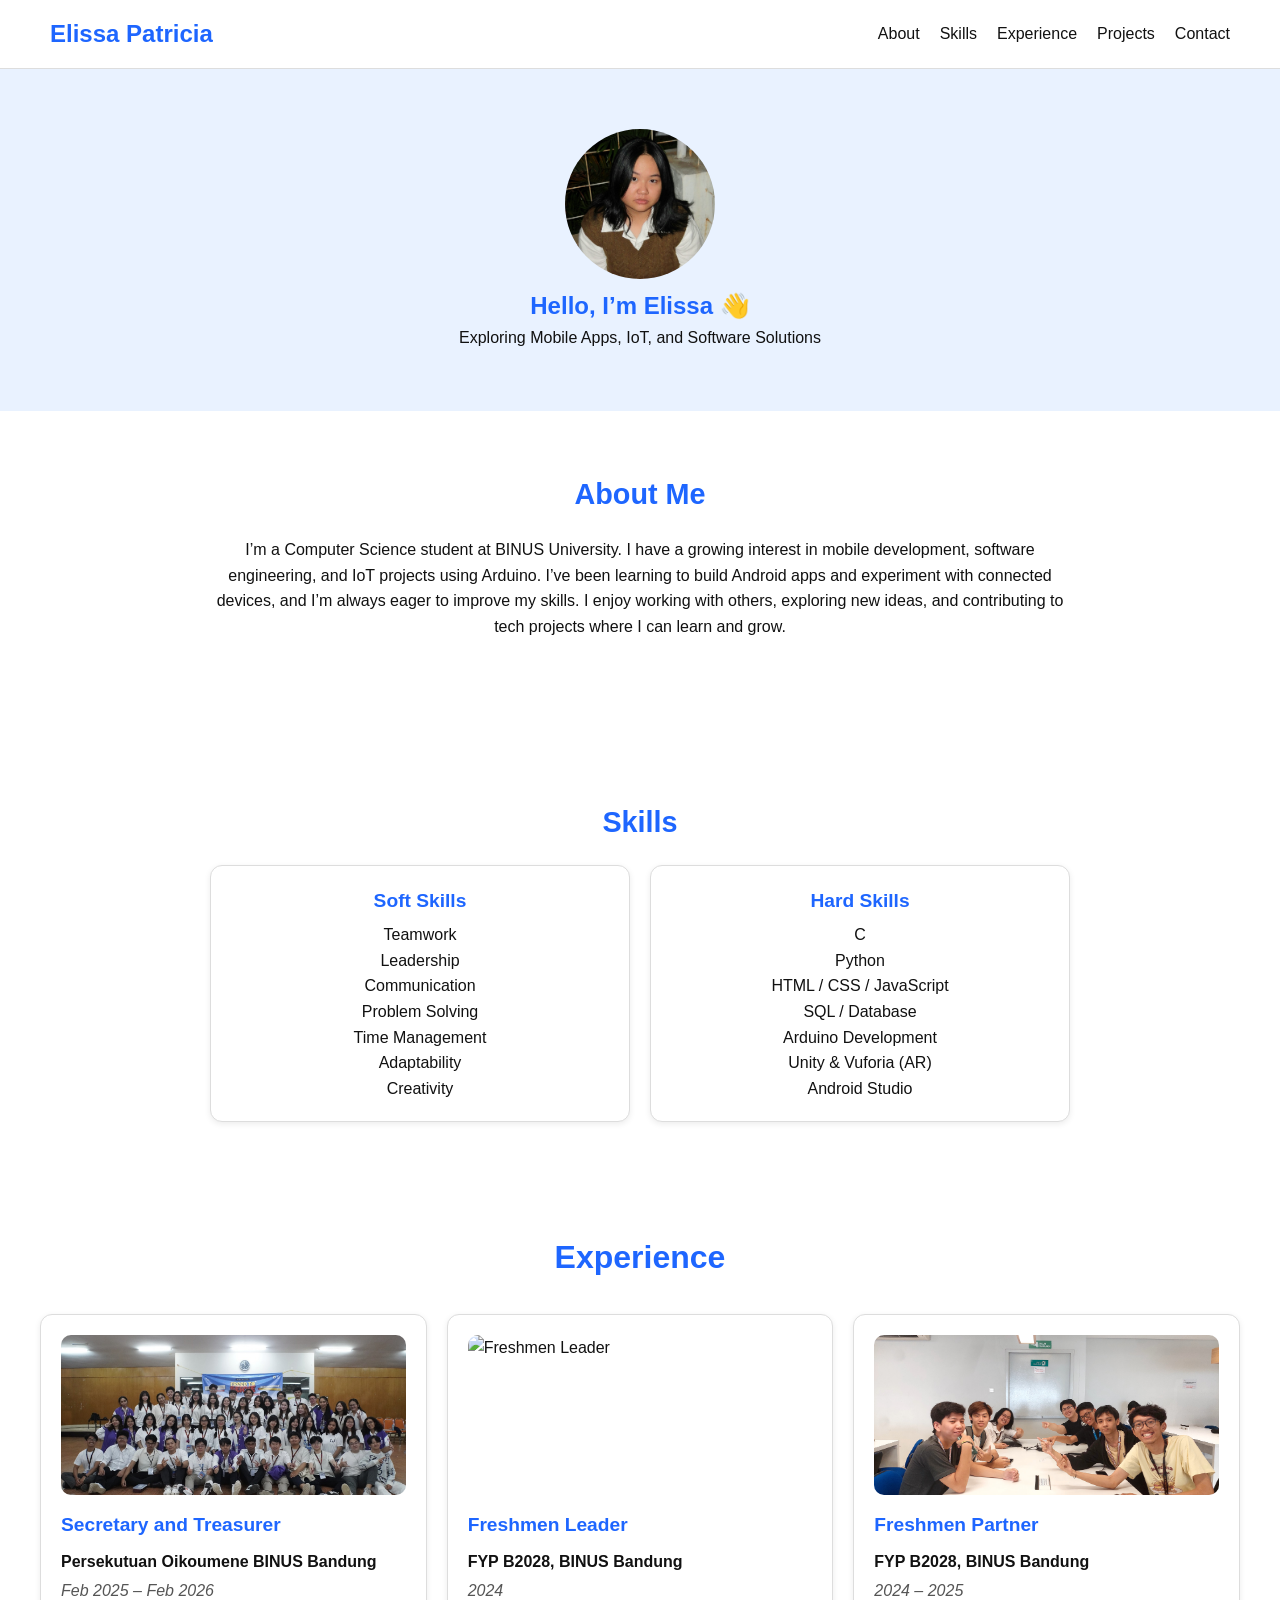
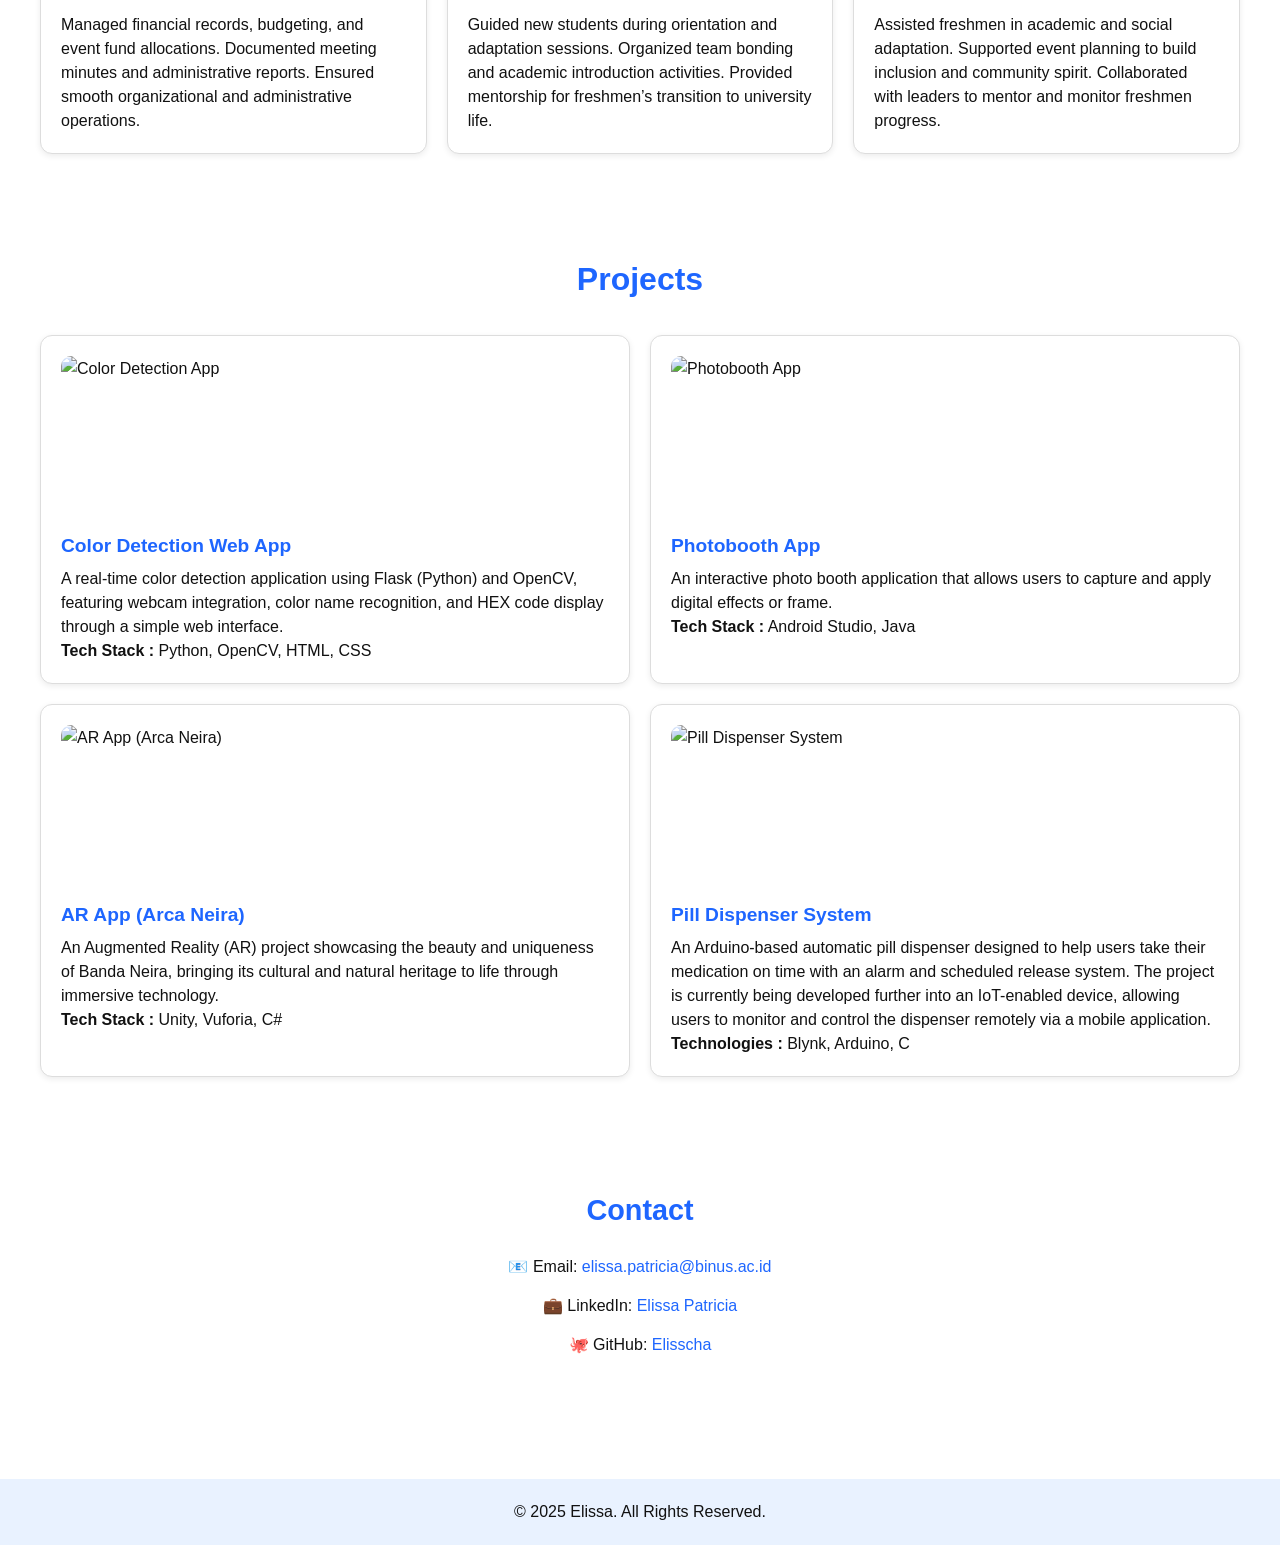
==== index.html @ 601bd772 "Add files via upload" ====
<!DOCTYPE html>
<html lang="en">
<head>
  <meta charset="UTF-8">
  <meta name="viewport" content="width=device-width, initial-scale=1.0">
  <title>Elissa Portfolio</title>
  <link rel="stylesheet" href="style.css">
</head>
<body>

  <header>
    <nav class="navbar">
      <h1 class="logo">Elissa Patricia</h1>
      <ul>
        <li><a href="#about">About</a></li>
        <li><a href="#skills">Skills</a></li>
        <li><a href="#experience">Experience</a></li>
        <li><a href="#projects">Projects</a></li>
        <li><a href="#contact">Contact</a></li>
      </ul>
    </nav>
  </header>


  <section class="hero">
    <img src="assets/profile.jpg" alt="Profile Picture" class="profile-img">
    <h2 style="color: var(--primary)">Hello, I’m Elissa 👋</h2>
    <p>Exploring Mobile Apps, IoT, and Software Solutions</p>
  </section>

  <section id="about" class="section">
    <h2>About Me</h2>
    <p>
      I’m a Computer Science student at BINUS University. I have a growing interest in mobile development, software engineering, and IoT projects using Arduino. I’ve been learning to build Android apps and experiment with connected devices, and I’m always eager to improve my skills. I enjoy working with others, exploring new ideas, and contributing to tech projects where I can learn and grow.
    </p>
  </section>

  <section id="skills" class="section">
    <h2>Skills</h2>
    <div class="card-grid two-cols">
      <div class="card">
        <h3>Soft Skills</h3>
        <ul style="list-style:none; padding:0; margin:0;">
          <li>Teamwork</li>
          <li>Leadership</li>
          <li>Communication</li>
          <li>Problem Solving</li>
          <li>Time Management</li>
          <li>Adaptability</li>
          <li>Creativity</li>
        </ul>
      </div>

      <div class="card">
        <h3>Hard Skills</h3>
        <ul style="list-style:none; padding:0; margin:0;">
          <li>C</li>
          <li>Python</li>
          <li>HTML / CSS / JavaScript</li>
          <li>SQL / Database</li>
          <li>Arduino Development</li>
          <li>Unity & Vuforia (AR)</li>
          <li>Android Studio</li>
        </ul>
      </div>
    </div>
  </section>



  <section id="experience" class="content-section">
    <h2>Experience</h2>
    <div class="card-grid three-cols">
      <div class="card">
        <img src="assets/po.jpg" alt="Secretary and Treasurer">
        <h3>Secretary and Treasurer</h3>
        <p class="org">Persekutuan Oikoumene BINUS Bandung</p>
        <p class="year">Feb 2025 – Feb 2026</p>
        <p>
          Managed financial records, budgeting, and event fund allocations. Documented meeting
          minutes and administrative reports. Ensured smooth organizational and administrative operations.
        </p>
      </div>

      <div class="card">
        <img src="assets/fl.png" alt="Freshmen Leader">
        <h3>Freshmen Leader</h3>
        <p class="org">FYP B2028, BINUS Bandung</p>
        <p class="year">2024</p>
        <p>
          Guided new students during orientation and adaptation sessions. Organized team bonding and
          academic introduction activities. Provided mentorship for freshmen’s transition to university life.
        </p>
      </div>

      <div class="card">
        <img src="assets/fp.jpg" alt="Freshmen Partner">
        <h3>Freshmen Partner</h3>
        <p class="org">FYP B2028, BINUS Bandung</p>
        <p class="year">2024 – 2025</p>
        <p>
          Assisted freshmen in academic and social adaptation. Supported event planning to build inclusion
          and community spirit. Collaborated with leaders to mentor and monitor freshmen progress.
        </p>
      </div>
    </div>
  </section>

  <section id="projects" class="content-section">
    <h2>Projects</h2>
    <div class="card-grid two-cols">
      <div class="card">
        <img src="images/color-detection.jpg" alt="Color Detection App">
        <h3>Color Detection Web App</h3>
        <p>
          A real-time color detection application using Flask (Python) and OpenCV, featuring webcam integration, color name recognition, and HEX code display through a simple web interface.
        </p>
        <p><strong>Tech Stack :</strong> Python, OpenCV, HTML, CSS</p>
      </div>

      <div class="card">
        <img src="images/photobooth.jpg" alt="Photobooth App">
        <h3>Photobooth App</h3>
        <p>
          An interactive photo booth application that allows users to capture and apply digital
          effects or frame. 
        </p>
        <p><strong>Tech Stack :</strong> Android Studio, Java</p>
      </div>

      <div class="card">
        <img src="images/ar-app.jpg" alt="AR App (Arca Neira)">
        <h3>AR App (Arca Neira)</h3>
        <p>
          An Augmented Reality (AR) project showcasing the beauty and uniqueness of Banda Neira,
          bringing its cultural and natural heritage to life through immersive technology.
        </p>
        <p><strong>Tech Stack :</strong> Unity, Vuforia, C#</p>
      </div>

      <div class="card">
        <img src="images/pill-dispenser.jpg" alt="Pill Dispenser System">
        <h3>Pill Dispenser System</h3>
        <p>
          An Arduino-based automatic pill dispenser designed to help users take their medication on time with an alarm and scheduled release system. The project is currently being developed further into an IoT-enabled device, allowing users to monitor and control the dispenser remotely via a mobile application.
        </p>
        <p><strong>Technologies :</strong> Blynk, Arduino, C</p>
      </div>
    </div>
  </section>

  <section id="contact">
    <h2>Contact</h2>
    <p>📧 Email: <a href="mailto:elissa.patricia@binus.ac.id">elissa.patricia@binus.ac.id</a></p>
    <p>💼 LinkedIn: <a href="https://www.linkedin.com/in/elissa-patricia-388757297/">Elissa Patricia</a></p>
    <p>🐙 GitHub: <a href="https://github.com/Elisscha">Elisscha</a></p>
  </section>

  <footer>
    <p>© 2025 Elissa. All Rights Reserved.</p>
  </footer>
</body>
</html>
---- style.css ----
:root {
  --primary: #1E66FF;
  --secondary: #E9F2FF;
  --text-dark: #111111;
  --text-gray: #555555;
  --bg: #FFFFFF;
  --border: #DDDDDD;
}

* {
  margin: 0;
  padding: 0;
  box-sizing: border-box;
  font-family: "Segoe UI", sans-serif;
}

body {
  background: var(--bg);
  color: var(--text-dark);
  line-height: 1.6;
}

.navbar {
  display: flex;
  justify-content: space-between;
  align-items: center;
  padding: 15px 50px;
  background: var(--bg);
  border-bottom: 1px solid var(--border);
  position: sticky;
  top: 0;
}

.navbar ul {
  list-style: none;
  display: flex;
  gap: 20px;
}

.navbar a {
  text-decoration: none;
  color: var(--text-dark);
  font-weight: 500;
}

.logo {
  color: var(--primary);
}

.hero {
  text-align: center;
  padding: 60px 20px;
  background: var(--secondary);
}

.profile-img {
  width: 150px;
  height: 150px;
  border-radius: 50%;
}

.btn {
  display: inline-block;
  margin-top: 20px;
  padding: 10px 20px;
  background: var(--primary);
  color: white;
  text-decoration: none;
  border-radius: 8px;
  transition: 0.3s;
}

.btn:hover {
  background: #154bcc;
}

.section {
  max-width: 900px;
  margin: 0 auto;
  text-align: center;
  padding: 60px 20px;
}

.section h2 {
  font-size: 1.8rem;
  color: var(--primary);
  margin-bottom: 20px;
}

.section p {
  color: var(--text-dark);
  font-size: 1rem;
  line-height: 1.6;
  margin-bottom: 40px;
}

.skills-container {
  display: flex;
  justify-content: center;
  gap: 80px;
  text-align: left; 
}

.skills-column h3 {
  font-size: 1.2rem;
  color: var(--primary);
  margin-bottom: 10px;
}

.skills-column ul {
  list-style-type: disc;
  margin-left: 20px;
  color: var(--text-dark);
}


.skills-container {
  display: flex;
  justify-content: space-between;
  gap: 50px;
  flex-wrap: wrap;
}

.skills-column {
  flex: 1;
  min-width: 250px;
}

.skills-column h3 {
  color: var(--primary);
  margin-bottom: 10px;
}

.skills-column ul {
  list-style: disc inside;
  color: var(--text-dark);
}

.skills-column li {
  margin-bottom: 8px;
}

.content-section {
  padding: 50px 20px;
}

.content-section h2 {
  text-align: center;
  margin-bottom: 30px;
  font-size: 2rem;
  color: var(--primary);
}

.card-grid {
  display: grid;
  gap: 20px;
  max-width: 1200px;
  margin: 0 auto;
}

.card-grid.two-cols {
  grid-template-columns: repeat(2, 1fr);
}

.card-grid.three-cols {
  grid-template-columns: repeat(3, 1fr);
}

.card {
  background: var(--bg);
  border: 1px solid var(--border);
  border-radius: 12px;
  padding: 20px;
  box-shadow: 0 2px 6px rgba(0,0,0,0.08);
  display: flex;
  flex-direction: column;
}

.card img {
  width: 100%;
  height: 160px;
  object-fit: cover;
  border-radius: 10px;
  margin-bottom: 15px;
}

.card h3 {
  margin: 0 0 5px 0;
  font-size: 1.2rem;
  color: var(--primary);
}

.card .org {
  font-weight: bold;
  color: var(--text-dark);
  margin: 5px 0;
}

.card .year {
  font-style: italic;
  color: var(--text-gray);
  margin-bottom: 10px;
}

.card p {
  color: var(--text-dark);
  line-height: 1.5;
}

#contact {
  max-width: 900px;
  margin: 0 auto;
  text-align: center;
  padding: 60px 20px;
}

#contact h2 {
  font-size: 1.8rem;
  color: var(--primary);
  margin-bottom: 20px;
}

#contact p {
  color: var(--text-dark);
  font-size: 1rem;
  line-height: 1.8;
  margin-bottom: 10px;
}

#contact a {
  color: var(--primary);
  text-decoration: none;
  font-weight: 500;
}

#contact a:hover {
  text-decoration: underline;
}


footer {
  text-align: center;
  padding: 20px;
  background: var(--secondary);
  margin-top: 50px;
}
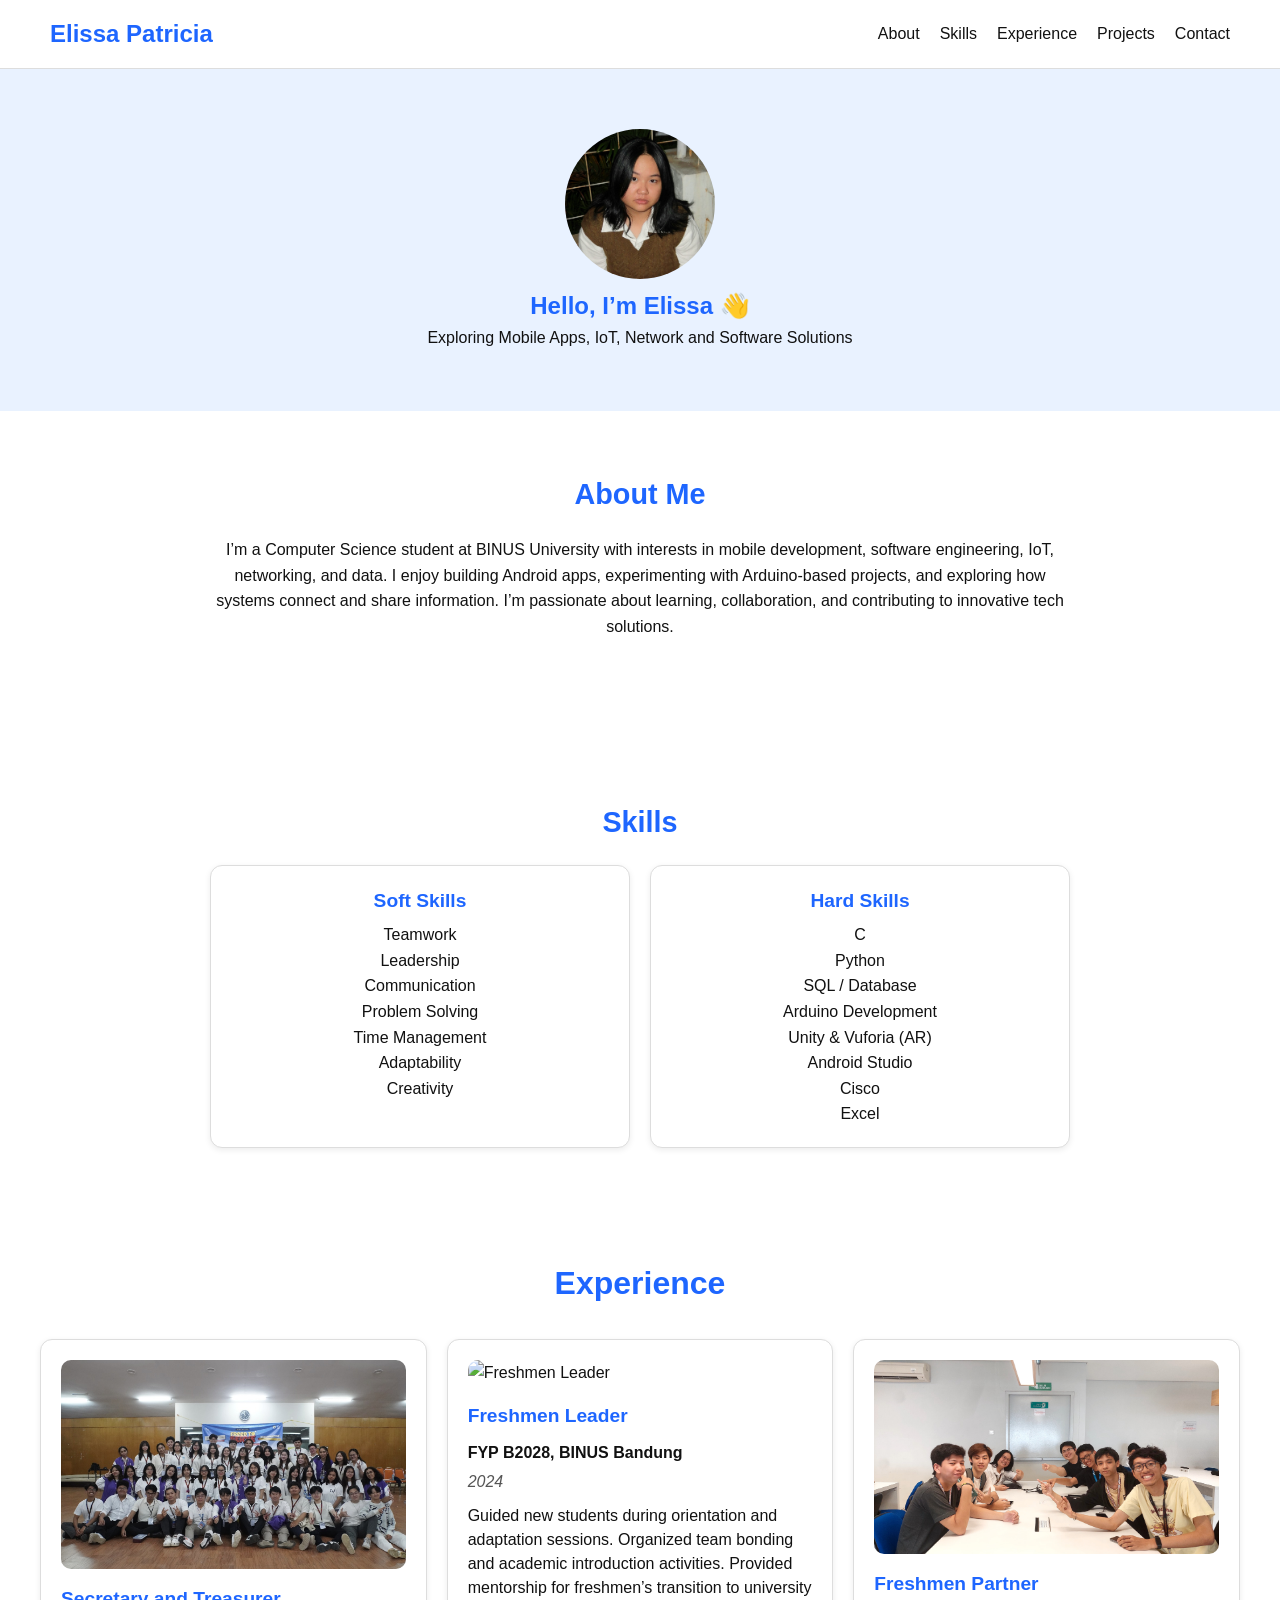
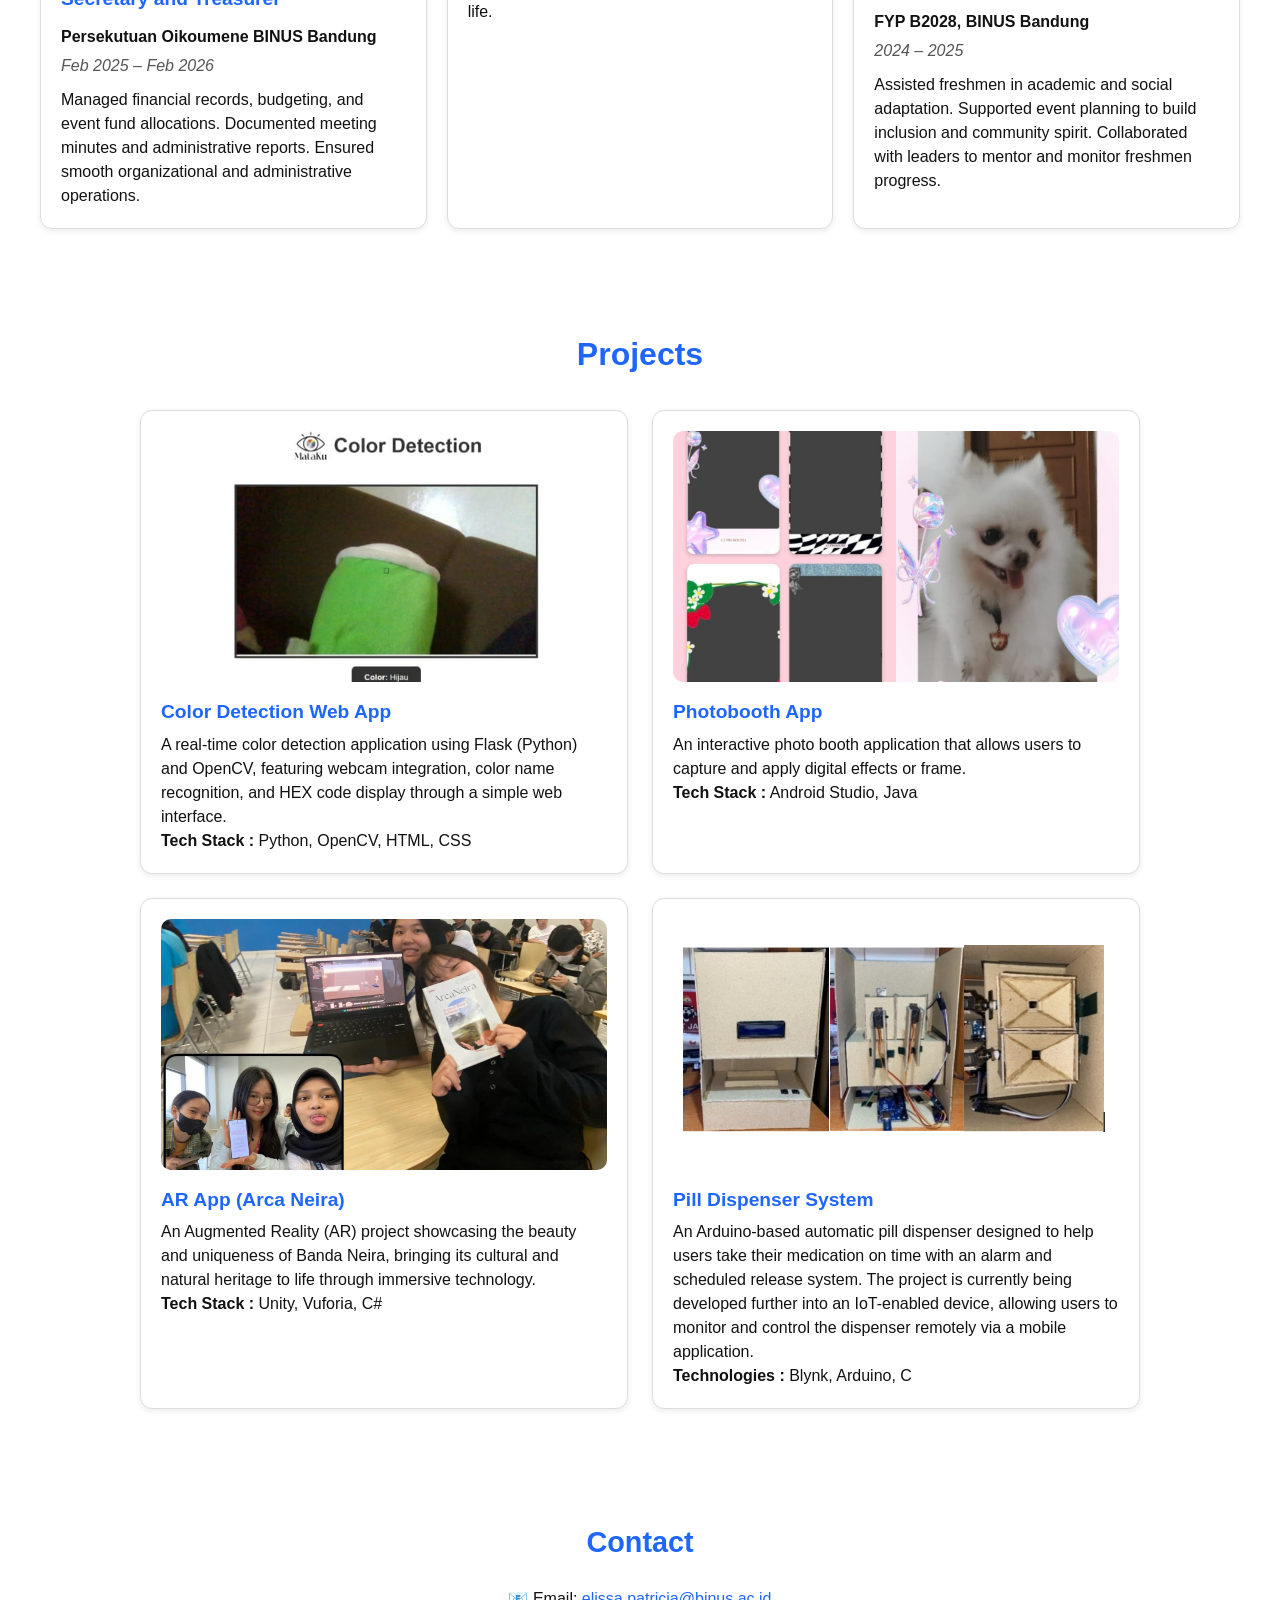
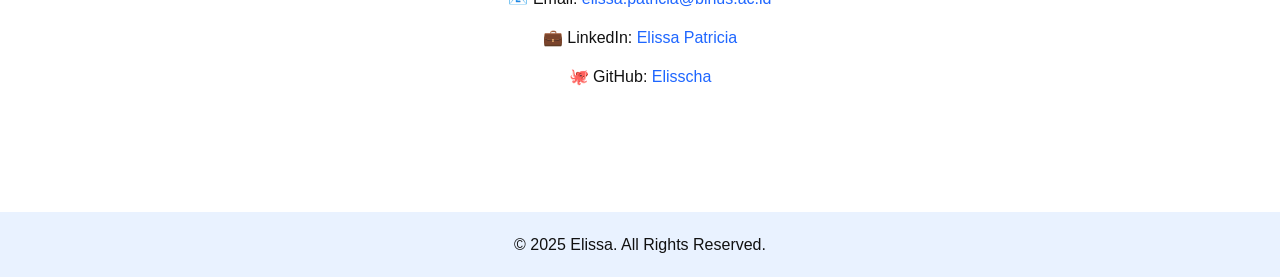
==== commit ab716613: "first commit - connect local to github" ====
--- a/index.html
+++ b/index.html
@@ -1,163 +1,165 @@
-<!DOCTYPE html>
-<html lang="en">
-<head>
-  <meta charset="UTF-8">
-  <meta name="viewport" content="width=device-width, initial-scale=1.0">
-  <title>Elissa Portfolio</title>
-  <link rel="stylesheet" href="style.css">
-</head>
-<body>
-
-  <header>
-    <nav class="navbar">
-      <h1 class="logo">Elissa Patricia</h1>
-      <ul>
-        <li><a href="#about">About</a></li>
-        <li><a href="#skills">Skills</a></li>
-        <li><a href="#experience">Experience</a></li>
-        <li><a href="#projects">Projects</a></li>
-        <li><a href="#contact">Contact</a></li>
-      </ul>
-    </nav>
-  </header>
-
-
-  <section class="hero">
-    <img src="assets/profile.jpg" alt="Profile Picture" class="profile-img">
-    <h2 style="color: var(--primary)">Hello, I’m Elissa 👋</h2>
-    <p>Exploring Mobile Apps, IoT, and Software Solutions</p>
-  </section>
-
-  <section id="about" class="section">
-    <h2>About Me</h2>
-    <p>
-      I’m a Computer Science student at BINUS University. I have a growing interest in mobile development, software engineering, and IoT projects using Arduino. I’ve been learning to build Android apps and experiment with connected devices, and I’m always eager to improve my skills. I enjoy working with others, exploring new ideas, and contributing to tech projects where I can learn and grow.
-    </p>
-  </section>
-
-  <section id="skills" class="section">
-    <h2>Skills</h2>
-    <div class="card-grid two-cols">
-      <div class="card">
-        <h3>Soft Skills</h3>
-        <ul style="list-style:none; padding:0; margin:0;">
-          <li>Teamwork</li>
-          <li>Leadership</li>
-          <li>Communication</li>
-          <li>Problem Solving</li>
-          <li>Time Management</li>
-          <li>Adaptability</li>
-          <li>Creativity</li>
-        </ul>
-      </div>
-
-      <div class="card">
-        <h3>Hard Skills</h3>
-        <ul style="list-style:none; padding:0; margin:0;">
-          <li>C</li>
-          <li>Python</li>
-          <li>HTML / CSS / JavaScript</li>
-          <li>SQL / Database</li>
-          <li>Arduino Development</li>
-          <li>Unity & Vuforia (AR)</li>
-          <li>Android Studio</li>
-        </ul>
-      </div>
-    </div>
-  </section>
-
-
-
-  <section id="experience" class="content-section">
-    <h2>Experience</h2>
-    <div class="card-grid three-cols">
-      <div class="card">
-        <img src="assets/po.jpg" alt="Secretary and Treasurer">
-        <h3>Secretary and Treasurer</h3>
-        <p class="org">Persekutuan Oikoumene BINUS Bandung</p>
-        <p class="year">Feb 2025 – Feb 2026</p>
-        <p>
-          Managed financial records, budgeting, and event fund allocations. Documented meeting
-          minutes and administrative reports. Ensured smooth organizational and administrative operations.
-        </p>
-      </div>
-
-      <div class="card">
-        <img src="assets/fl.png" alt="Freshmen Leader">
-        <h3>Freshmen Leader</h3>
-        <p class="org">FYP B2028, BINUS Bandung</p>
-        <p class="year">2024</p>
-        <p>
-          Guided new students during orientation and adaptation sessions. Organized team bonding and
-          academic introduction activities. Provided mentorship for freshmen’s transition to university life.
-        </p>
-      </div>
-
-      <div class="card">
-        <img src="assets/fp.jpg" alt="Freshmen Partner">
-        <h3>Freshmen Partner</h3>
-        <p class="org">FYP B2028, BINUS Bandung</p>
-        <p class="year">2024 – 2025</p>
-        <p>
-          Assisted freshmen in academic and social adaptation. Supported event planning to build inclusion
-          and community spirit. Collaborated with leaders to mentor and monitor freshmen progress.
-        </p>
-      </div>
-    </div>
-  </section>
-
-  <section id="projects" class="content-section">
-    <h2>Projects</h2>
-    <div class="card-grid two-cols">
-      <div class="card">
-        <img src="images/color-detection.jpg" alt="Color Detection App">
-        <h3>Color Detection Web App</h3>
-        <p>
-          A real-time color detection application using Flask (Python) and OpenCV, featuring webcam integration, color name recognition, and HEX code display through a simple web interface.
-        </p>
-        <p><strong>Tech Stack :</strong> Python, OpenCV, HTML, CSS</p>
-      </div>
-
-      <div class="card">
-        <img src="images/photobooth.jpg" alt="Photobooth App">
-        <h3>Photobooth App</h3>
-        <p>
-          An interactive photo booth application that allows users to capture and apply digital
-          effects or frame. 
-        </p>
-        <p><strong>Tech Stack :</strong> Android Studio, Java</p>
-      </div>
-
-      <div class="card">
-        <img src="images/ar-app.jpg" alt="AR App (Arca Neira)">
-        <h3>AR App (Arca Neira)</h3>
-        <p>
-          An Augmented Reality (AR) project showcasing the beauty and uniqueness of Banda Neira,
-          bringing its cultural and natural heritage to life through immersive technology.
-        </p>
-        <p><strong>Tech Stack :</strong> Unity, Vuforia, C#</p>
-      </div>
-
-      <div class="card">
-        <img src="images/pill-dispenser.jpg" alt="Pill Dispenser System">
-        <h3>Pill Dispenser System</h3>
-        <p>
-          An Arduino-based automatic pill dispenser designed to help users take their medication on time with an alarm and scheduled release system. The project is currently being developed further into an IoT-enabled device, allowing users to monitor and control the dispenser remotely via a mobile application.
-        </p>
-        <p><strong>Technologies :</strong> Blynk, Arduino, C</p>
-      </div>
-    </div>
-  </section>
-
-  <section id="contact">
-    <h2>Contact</h2>
-    <p>📧 Email: <a href="mailto:elissa.patricia@binus.ac.id">elissa.patricia@binus.ac.id</a></p>
-    <p>💼 LinkedIn: <a href="https://www.linkedin.com/in/elissa-patricia-388757297/">Elissa Patricia</a></p>
-    <p>🐙 GitHub: <a href="https://github.com/Elisscha">Elisscha</a></p>
-  </section>
-
-  <footer>
-    <p>© 2025 Elissa. All Rights Reserved.</p>
-  </footer>
-</body>
-</html>
+<!DOCTYPE html>
+<html lang="en">
+<head>
+  <meta charset="UTF-8">
+  <meta name="viewport" content="width=device-width, initial-scale=1.0">
+  <title>Elissa Portfolio</title>
+  <link rel="stylesheet" href="style.css">
+</head>
+<body>
+
+  <header>
+    <nav class="navbar">
+      <h1 class="logo">Elissa Patricia</h1>
+      <ul>
+        <li><a href="#about">About</a></li>
+        <li><a href="#skills">Skills</a></li>
+        <li><a href="#experience">Experience</a></li>
+        <li><a href="#projects">Projects</a></li>
+        <li><a href="#contact">Contact</a></li>
+      </ul>
+    </nav>
+  </header>
+
+
+  <section class="hero">
+    <img src="assets/profile.jpg" alt="Profile Picture" class="profile-img">
+    <h2 style="color: var(--primary)">Hello, I’m Elissa 👋</h2>
+    <p>Exploring Mobile Apps, IoT, Network and Software Solutions</p>
+  </section>
+
+  <section id="about" class="section">
+    <h2>About Me</h2>
+    <p>
+  I’m a Computer Science student at BINUS University with interests in mobile development, software engineering, IoT, networking, and data. I enjoy building Android apps, experimenting with Arduino-based projects, and exploring how systems connect and share information. I’m passionate about learning, collaboration, and contributing to innovative tech solutions.
+  </p>
+
+  </section>
+
+  <section id="skills" class="section">
+    <h2>Skills</h2>
+    <div class="card-grid two-cols">
+      <div class="card">
+        <h3>Soft Skills</h3>
+        <ul style="list-style:none; padding:0; margin:0;">
+          <li>Teamwork</li>
+          <li>Leadership</li>
+          <li>Communication</li>
+          <li>Problem Solving</li>
+          <li>Time Management</li>
+          <li>Adaptability</li>
+          <li>Creativity</li>
+        </ul>
+      </div>
+
+      <div class="card">
+        <h3>Hard Skills</h3>
+        <ul style="list-style:none; padding:0; margin:0;">
+          <li>C</li>
+          <li>Python</li>
+          <li>SQL / Database</li>
+          <li>Arduino Development</li>
+          <li>Unity & Vuforia (AR)</li>
+          <li>Android Studio</li>
+          <li>Cisco</li>
+          <li>Excel</li>
+        </ul>
+      </div>
+    </div>
+  </section>
+
+
+
+  <section id="experience" class="content-section">
+    <h2>Experience</h2>
+    <div class="card-grid three-cols">
+      <div class="card">
+        <img src="assets/po.jpg" alt="Secretary and Treasurer">
+        <h3>Secretary and Treasurer</h3>
+        <p class="org">Persekutuan Oikoumene BINUS Bandung</p>
+        <p class="year">Feb 2025 – Feb 2026</p>
+        <p>
+          Managed financial records, budgeting, and event fund allocations. Documented meeting
+          minutes and administrative reports. Ensured smooth organizational and administrative operations.
+        </p>
+      </div>
+
+      <div class="card">
+        <img src="assets/fl.png" alt="Freshmen Leader">
+        <h3>Freshmen Leader</h3>
+        <p class="org">FYP B2028, BINUS Bandung</p>
+        <p class="year">2024</p>
+        <p>
+          Guided new students during orientation and adaptation sessions. Organized team bonding and
+          academic introduction activities. Provided mentorship for freshmen’s transition to university life.
+        </p>
+      </div>
+
+      <div class="card">
+        <img src="assets/fp.jpg" alt="Freshmen Partner">
+        <h3>Freshmen Partner</h3>
+        <p class="org">FYP B2028, BINUS Bandung</p>
+        <p class="year">2024 – 2025</p>
+        <p>
+          Assisted freshmen in academic and social adaptation. Supported event planning to build inclusion
+          and community spirit. Collaborated with leaders to mentor and monitor freshmen progress.
+        </p>
+      </div>
+    </div>
+  </section>
+
+  <section id="projects" class="content-section">
+    <h2>Projects</h2>
+    <div class="card-grid two-cols">
+      <div class="card">
+        <img src="assets/colorDetection.jpg" alt="Color Detection App">
+        <h3>Color Detection Web App</h3>
+        <p>
+          A real-time color detection application using Flask (Python) and OpenCV, featuring webcam integration, color name recognition, and HEX code display through a simple web interface.
+        </p>
+        <p><strong>Tech Stack :</strong> Python, OpenCV, HTML, CSS</p>
+      </div>
+
+      <div class="card">
+        <img src="assets/Photobooth.jpg" alt="Photobooth App">
+        <h3>Photobooth App</h3>
+        <p>
+          An interactive photo booth application that allows users to capture and apply digital
+          effects or frame. 
+        </p>
+        <p><strong>Tech Stack :</strong> Android Studio, Java</p>
+      </div>
+
+      <div class="card">
+        <img src="assets/arApp.jpg" alt="AR App (Arca Neira)">
+        <h3>AR App (Arca Neira)</h3>
+        <p>
+          An Augmented Reality (AR) project showcasing the beauty and uniqueness of Banda Neira,
+          bringing its cultural and natural heritage to life through immersive technology.
+        </p>
+        <p><strong>Tech Stack :</strong> Unity, Vuforia, C#</p>
+      </div>
+
+      <div class="card">
+        <img src="assets/pillDispenser.png" alt="Pill Dispenser System">
+        <h3>Pill Dispenser System</h3>
+        <p>
+          An Arduino-based automatic pill dispenser designed to help users take their medication on time with an alarm and scheduled release system. The project is currently being developed further into an IoT-enabled device, allowing users to monitor and control the dispenser remotely via a mobile application.
+        </p>
+        <p><strong>Technologies :</strong> Blynk, Arduino, C</p>
+      </div>
+    </div>
+  </section>
+
+  <section id="contact">
+    <h2>Contact</h2>
+    <p>📧 Email: <a href="mailto:elissa.patricia@binus.ac.id">elissa.patricia@binus.ac.id</a></p>
+    <p>💼 LinkedIn: <a href="https://www.linkedin.com/in/elissa-patricia-388757297/">Elissa Patricia</a></p>
+    <p>🐙 GitHub: <a href="https://github.com/Elisscha">Elisscha</a></p>
+  </section>
+
+  <footer>
+    <p>© 2025 Elissa. All Rights Reserved.</p>
+  </footer>
+</body>
+</html>
--- a/style.css
+++ b/style.css
@@ -1,247 +1,284 @@
-:root {
-  --primary: #1E66FF;
-  --secondary: #E9F2FF;
-  --text-dark: #111111;
-  --text-gray: #555555;
-  --bg: #FFFFFF;
-  --border: #DDDDDD;
-}
-
-* {
-  margin: 0;
-  padding: 0;
-  box-sizing: border-box;
-  font-family: "Segoe UI", sans-serif;
-}
-
-body {
-  background: var(--bg);
-  color: var(--text-dark);
-  line-height: 1.6;
-}
-
-.navbar {
-  display: flex;
-  justify-content: space-between;
-  align-items: center;
-  padding: 15px 50px;
-  background: var(--bg);
-  border-bottom: 1px solid var(--border);
-  position: sticky;
-  top: 0;
-}
-
-.navbar ul {
-  list-style: none;
-  display: flex;
-  gap: 20px;
-}
-
-.navbar a {
-  text-decoration: none;
-  color: var(--text-dark);
-  font-weight: 500;
-}
-
-.logo {
-  color: var(--primary);
-}
-
-.hero {
-  text-align: center;
-  padding: 60px 20px;
-  background: var(--secondary);
-}
-
-.profile-img {
-  width: 150px;
-  height: 150px;
-  border-radius: 50%;
-}
-
-.btn {
-  display: inline-block;
-  margin-top: 20px;
-  padding: 10px 20px;
-  background: var(--primary);
-  color: white;
-  text-decoration: none;
-  border-radius: 8px;
-  transition: 0.3s;
-}
-
-.btn:hover {
-  background: #154bcc;
-}
-
-.section {
-  max-width: 900px;
-  margin: 0 auto;
-  text-align: center;
-  padding: 60px 20px;
-}
-
-.section h2 {
-  font-size: 1.8rem;
-  color: var(--primary);
-  margin-bottom: 20px;
-}
-
-.section p {
-  color: var(--text-dark);
-  font-size: 1rem;
-  line-height: 1.6;
-  margin-bottom: 40px;
-}
-
-.skills-container {
-  display: flex;
-  justify-content: center;
-  gap: 80px;
-  text-align: left; 
-}
-
-.skills-column h3 {
-  font-size: 1.2rem;
-  color: var(--primary);
-  margin-bottom: 10px;
-}
-
-.skills-column ul {
-  list-style-type: disc;
-  margin-left: 20px;
-  color: var(--text-dark);
-}
-
-
-.skills-container {
-  display: flex;
-  justify-content: space-between;
-  gap: 50px;
-  flex-wrap: wrap;
-}
-
-.skills-column {
-  flex: 1;
-  min-width: 250px;
-}
-
-.skills-column h3 {
-  color: var(--primary);
-  margin-bottom: 10px;
-}
-
-.skills-column ul {
-  list-style: disc inside;
-  color: var(--text-dark);
-}
-
-.skills-column li {
-  margin-bottom: 8px;
-}
-
-.content-section {
-  padding: 50px 20px;
-}
-
-.content-section h2 {
-  text-align: center;
-  margin-bottom: 30px;
-  font-size: 2rem;
-  color: var(--primary);
-}
-
-.card-grid {
-  display: grid;
-  gap: 20px;
-  max-width: 1200px;
-  margin: 0 auto;
-}
-
-.card-grid.two-cols {
-  grid-template-columns: repeat(2, 1fr);
-}
-
-.card-grid.three-cols {
-  grid-template-columns: repeat(3, 1fr);
-}
-
-.card {
-  background: var(--bg);
-  border: 1px solid var(--border);
-  border-radius: 12px;
-  padding: 20px;
-  box-shadow: 0 2px 6px rgba(0,0,0,0.08);
-  display: flex;
-  flex-direction: column;
-}
-
-.card img {
-  width: 100%;
-  height: 160px;
-  object-fit: cover;
-  border-radius: 10px;
-  margin-bottom: 15px;
-}
-
-.card h3 {
-  margin: 0 0 5px 0;
-  font-size: 1.2rem;
-  color: var(--primary);
-}
-
-.card .org {
-  font-weight: bold;
-  color: var(--text-dark);
-  margin: 5px 0;
-}
-
-.card .year {
-  font-style: italic;
-  color: var(--text-gray);
-  margin-bottom: 10px;
-}
-
-.card p {
-  color: var(--text-dark);
-  line-height: 1.5;
-}
-
-#contact {
-  max-width: 900px;
-  margin: 0 auto;
-  text-align: center;
-  padding: 60px 20px;
-}
-
-#contact h2 {
-  font-size: 1.8rem;
-  color: var(--primary);
-  margin-bottom: 20px;
-}
-
-#contact p {
-  color: var(--text-dark);
-  font-size: 1rem;
-  line-height: 1.8;
-  margin-bottom: 10px;
-}
-
-#contact a {
-  color: var(--primary);
-  text-decoration: none;
-  font-weight: 500;
-}
-
-#contact a:hover {
-  text-decoration: underline;
-}
-
-
-footer {
-  text-align: center;
-  padding: 20px;
-  background: var(--secondary);
-  margin-top: 50px;
-}
-
+:root {
+  --primary: #1E66FF;
+  --secondary: #E9F2FF;
+  --text-dark: #111111;
+  --text-gray: #555555;
+  --bg: #FFFFFF;
+  --border: #DDDDDD;
+}
+
+* {
+  margin: 0;
+  padding: 0;
+  box-sizing: border-box;
+  font-family: "Segoe UI", sans-serif;
+}
+
+body {
+  background: var(--bg);
+  color: var(--text-dark);
+  line-height: 1.6;
+}
+
+.navbar {
+  display: flex;
+  justify-content: space-between;
+  align-items: center;
+  padding: 15px 50px;
+  background: var(--bg);
+  border-bottom: 1px solid var(--border);
+  position: sticky;
+  top: 0;
+}
+
+.navbar ul {
+  list-style: none;
+  display: flex;
+  gap: 20px;
+}
+
+.navbar a {
+  text-decoration: none;
+  color: var(--text-dark);
+  font-weight: 500;
+}
+
+.logo {
+  color: var(--primary);
+}
+
+.hero {
+  text-align: center;
+  padding: 60px 20px;
+  background: var(--secondary);
+}
+
+.profile-img {
+  width: 150px;
+  height: 150px;
+  border-radius: 50%;
+}
+
+.btn {
+  display: inline-block;
+  margin-top: 20px;
+  padding: 10px 20px;
+  background: var(--primary);
+  color: white;
+  text-decoration: none;
+  border-radius: 8px;
+  transition: 0.3s;
+}
+
+.btn:hover {
+  background: #154bcc;
+}
+
+.section {
+  max-width: 900px;
+  margin: 0 auto;
+  text-align: center;
+  padding: 60px 20px;
+}
+
+.section h2 {
+  font-size: 1.8rem;
+  color: var(--primary);
+  margin-bottom: 20px;
+}
+
+.section p {
+  color: var(--text-dark);
+  font-size: 1rem;
+  line-height: 1.6;
+  margin-bottom: 40px;
+}
+
+.skills-container {
+  display: flex;
+  justify-content: center;
+  gap: 80px;
+  text-align: left; 
+}
+
+.skills-column h3 {
+  font-size: 1.2rem;
+  color: var(--primary);
+  margin-bottom: 10px;
+}
+
+.skills-column ul {
+  list-style-type: disc;
+  margin-left: 20px;
+  color: var(--text-dark);
+}
+
+
+.skills-container {
+  display: flex;
+  justify-content: space-between;
+  gap: 50px;
+  flex-wrap: wrap;
+}
+
+.skills-column {
+  flex: 1;
+  min-width: 250px;
+}
+
+.skills-column h3 {
+  color: var(--primary);
+  margin-bottom: 10px;
+}
+
+.skills-column ul {
+  list-style: disc inside;
+  color: var(--text-dark);
+}
+
+.skills-column li {
+  margin-bottom: 8px;
+}
+
+.content-section {
+  padding: 50px 20px;
+}
+
+.content-section h2 {
+  text-align: center;
+  margin-bottom: 30px;
+  font-size: 2rem;
+  color: var(--primary);
+}
+
+.card-grid {
+  display: grid;
+  gap: 20px;
+  max-width: 1200px;
+  margin: 0 auto;
+}
+
+#projects .card img {
+  width: 100%;
+  aspect-ratio: 16 / 9;
+  height: auto !important;
+  object-fit: cover;
+  border-radius: 10px;
+  display: block;
+  margin-bottom: 15px;
+}
+
+#projects .card-grid.two-cols {
+  display: grid;
+  grid-template-columns: repeat(2, 1fr); 
+  gap: 24px;
+  max-width: 1000px;
+  margin: 0 auto;
+  justify-content: center;
+}
+
+#projects .card {
+  background: var(--bg);
+  border: 1px solid var(--border);
+  border-radius: 12px;
+  padding: 20px;
+  box-shadow: 0 2px 6px rgba(0, 0, 0, 0.08);
+  display: flex;
+  flex-direction: column;
+  justify-content: flex-start;
+}
+
+.card-grid.two-cols {
+  grid-template-columns: repeat(2, 1fr);
+}
+.card-grid.three-cols {
+  grid-template-columns: repeat(3, 1fr);
+}
+
+.card {
+  background: var(--bg);
+  border: 1px solid var(--border);
+  border-radius: 12px;
+  padding: 20px;
+  box-shadow: 0 2px 6px rgba(0,0,0,0.08);
+  display: flex;
+  flex-direction: column;
+}
+
+.card img {
+  width: 100%;
+  object-fit: cover;
+  border-radius: 10px;
+  margin-bottom: 15px;
+}
+
+#projects .card img {
+  width: 100%;
+  aspect-ratio: 16 / 9;  
+  object-fit: cover;     
+  border-radius: 10px;
+  display: block;
+  height: auto !important;
+}
+
+.card h3 {
+  margin: 0 0 5px 0;
+  font-size: 1.2rem;
+  color: var(--primary);
+}
+
+.card .org {
+  font-weight: bold;
+  color: var(--text-dark);
+  margin: 5px 0;
+}
+
+.card .year {
+  font-style: italic;
+  color: var(--text-gray);
+  margin-bottom: 10px;
+}
+
+.card p {
+  color: var(--text-dark);
+  line-height: 1.5;
+}
+
+#contact {
+  max-width: 900px;
+  margin: 0 auto;
+  text-align: center;
+  padding: 60px 20px;
+}
+
+#contact h2 {
+  font-size: 1.8rem;
+  color: var(--primary);
+  margin-bottom: 20px;
+}
+
+#contact p {
+  color: var(--text-dark);
+  font-size: 1rem;
+  line-height: 1.8;
+  margin-bottom: 10px;
+}
+
+#contact a {
+  color: var(--primary);
+  text-decoration: none;
+  font-weight: 500;
+}
+
+#contact a:hover {
+  text-decoration: underline;
+}
+
+
+footer {
+  text-align: center;
+  padding: 20px;
+  background: var(--secondary);
+  margin-top: 50px;
+}
+
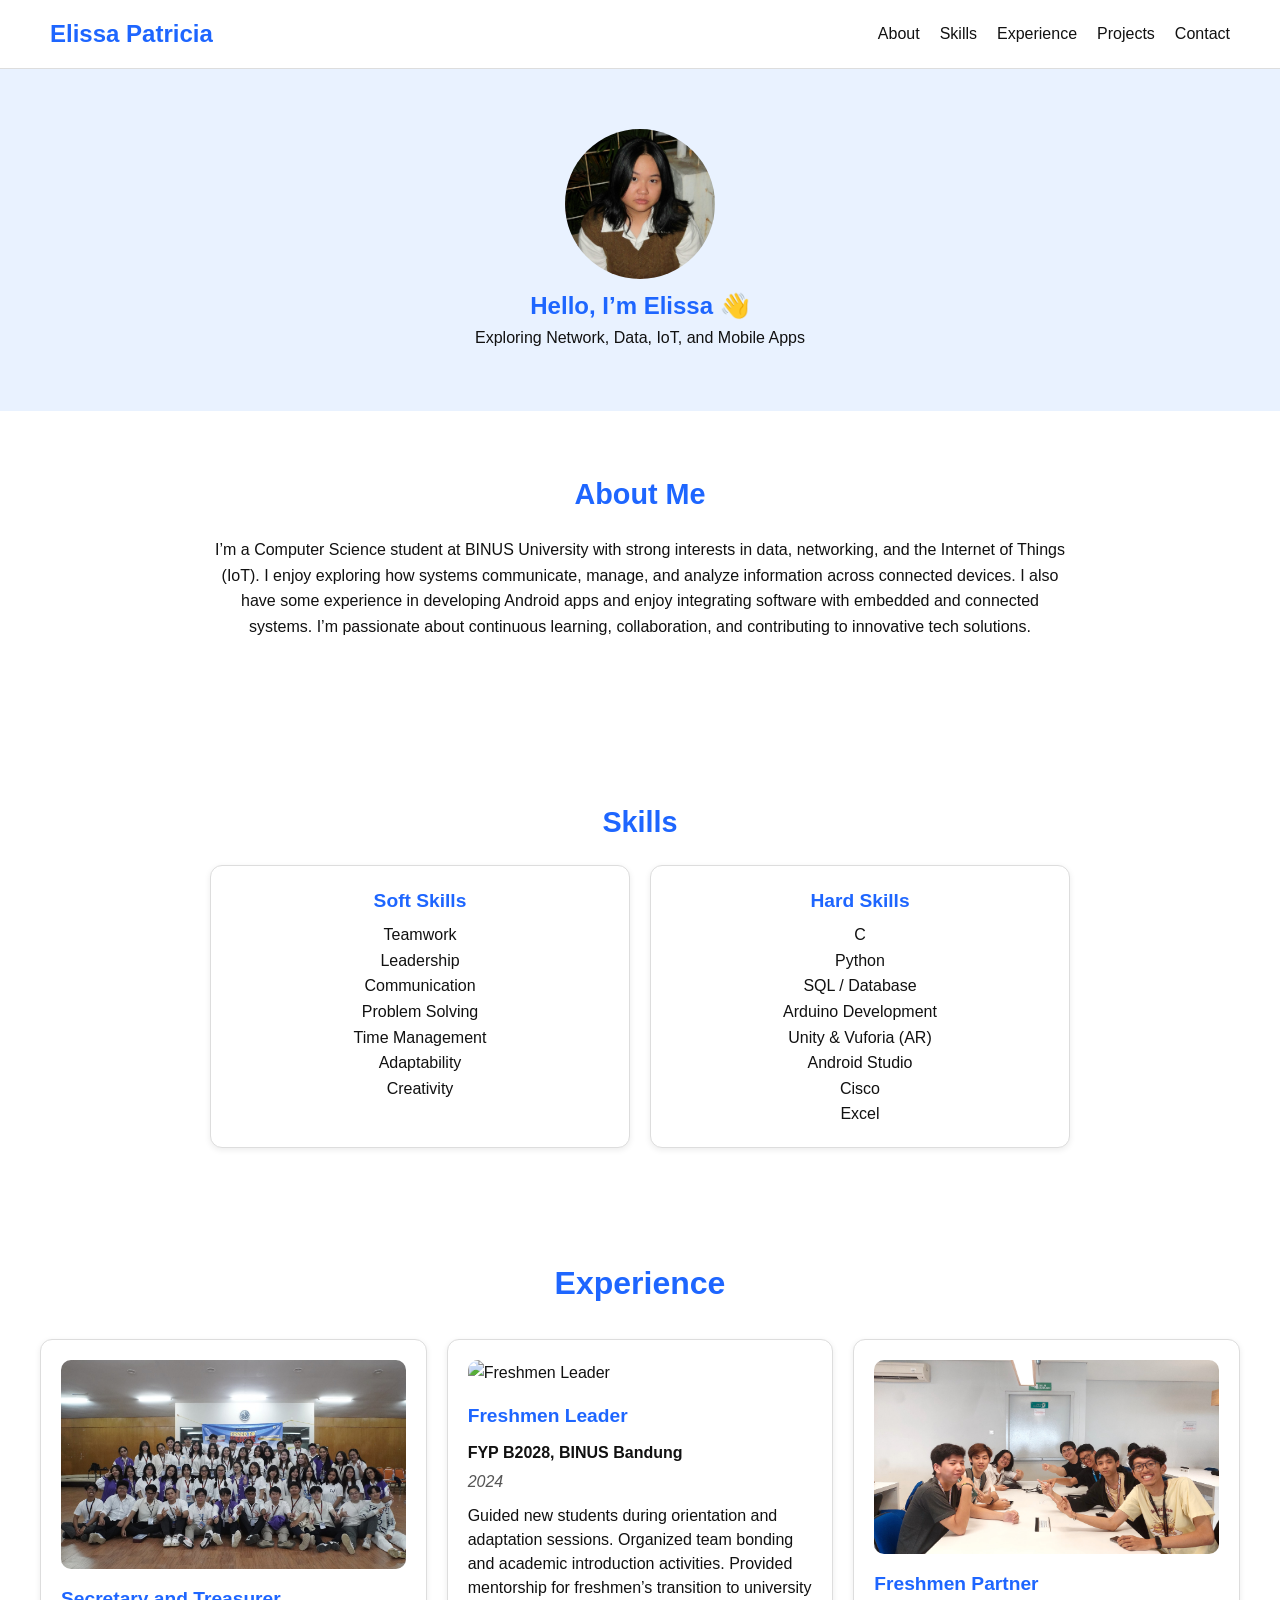
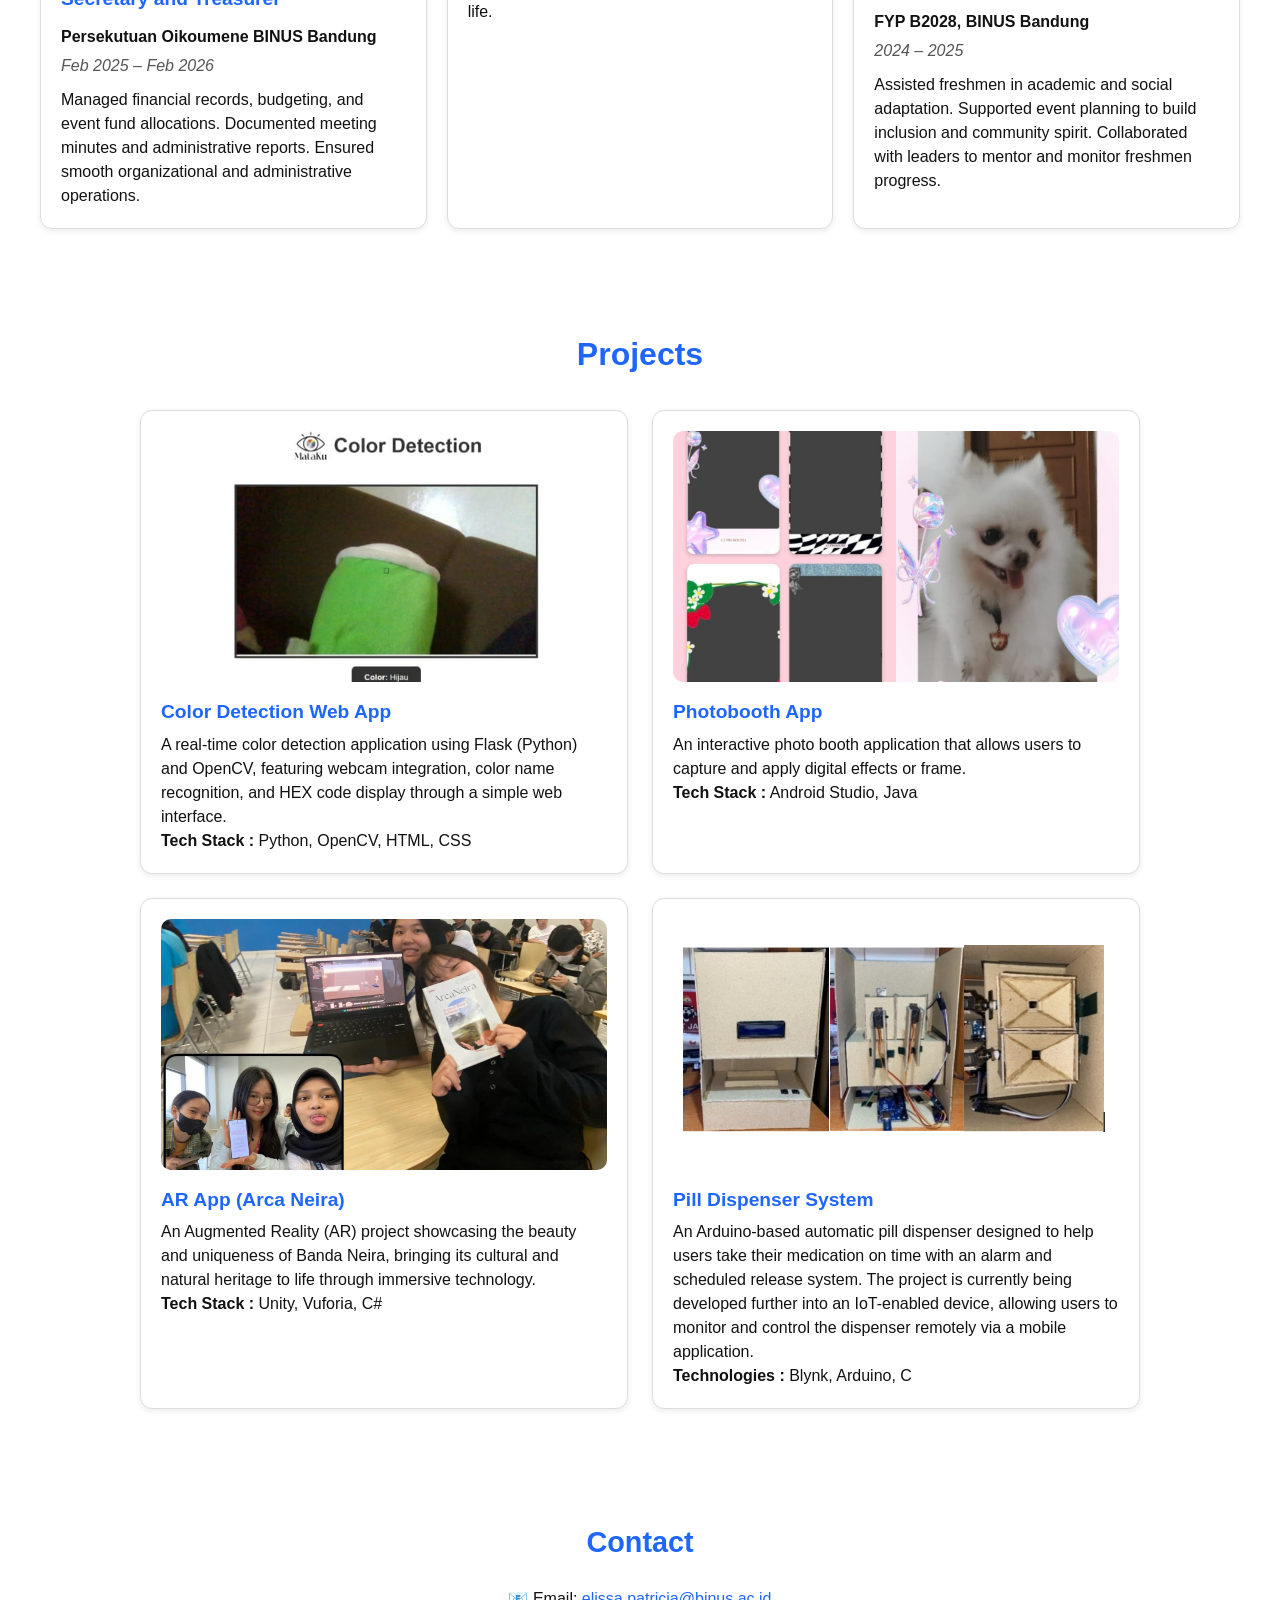
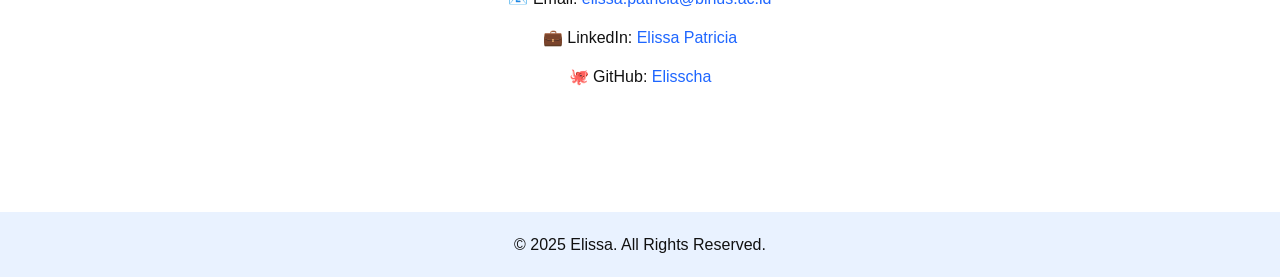
==== commit d3024bef: "update about me" ====
--- a/index.html
+++ b/index.html
@@ -25,14 +25,13 @@
   <section class="hero">
     <img src="assets/profile.jpg" alt="Profile Picture" class="profile-img">
     <h2 style="color: var(--primary)">Hello, I’m Elissa 👋</h2>
-    <p>Exploring Mobile Apps, IoT, Network and Software Solutions</p>
+    <p>Exploring Network, Data, IoT, and Mobile Apps</p>
   </section>
 
   <section id="about" class="section">
     <h2>About Me</h2>
-    <p>
-  I’m a Computer Science student at BINUS University with interests in mobile development, software engineering, IoT, networking, and data. I enjoy building Android apps, experimenting with Arduino-based projects, and exploring how systems connect and share information. I’m passionate about learning, collaboration, and contributing to innovative tech solutions.
-  </p>
+    <p> I’m a Computer Science student at BINUS University with strong interests in data, networking, and the Internet of Things (IoT). I enjoy exploring how systems communicate, manage, and analyze information across connected devices. I also have some experience in developing Android apps and enjoy integrating software with embedded and connected systems. I’m passionate about continuous learning, collaboration, and contributing to innovative tech solutions. 
+    </p>
 
   </section>
 
